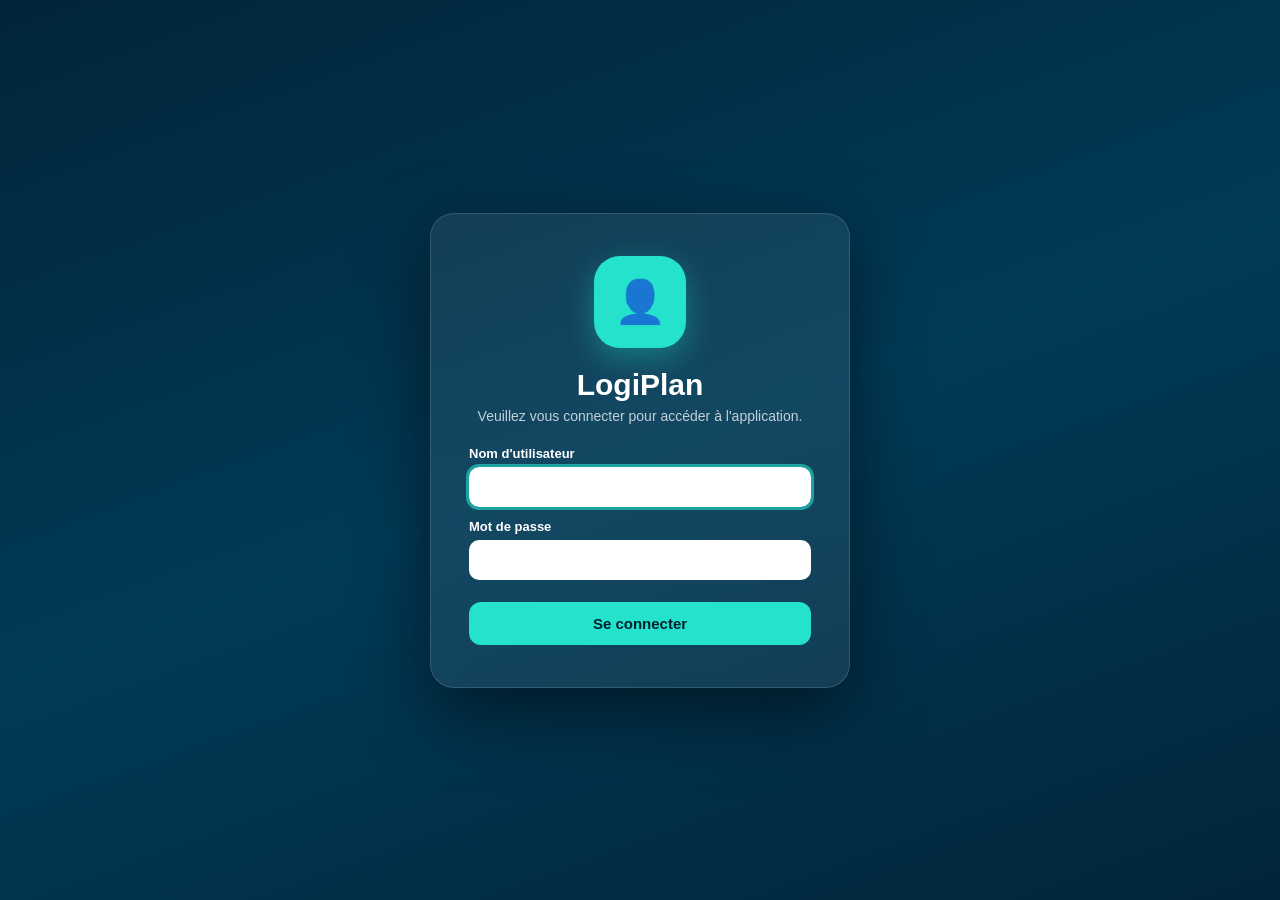
==== static/login.html @ 176f76c4 "Rename login to login.html" ====
<!DOCTYPE html>
<html lang="fr">
<head>
<meta charset="utf-8">
<meta name="viewport" content="width=device-width, initial-scale=1">
<title>LogiPlan — Connexion</title>
<link rel="icon" href="data:image/svg+xml,%3Csvg xmlns='http://www.w3.org/2000/svg' viewBox='0 0 64 64'%3E%3Crect width='64' height='64' rx='14' fill='%23003D5B'/%3E%3Crect x='12' y='32' width='9' height='20' rx='2' fill='%2325E2CC'/%3E%3Crect x='27' y='20' width='9' height='32' rx='2' fill='%23ffffff'/%3E%3Crect x='42' y='12' width='9' height='40' rx='2' fill='%2325E2CC'/%3E%3C/svg%3E">
<style>
*{box-sizing:border-box;margin:0;padding:0}
body{min-height:100vh;display:flex;align-items:center;justify-content:center;
  background:linear-gradient(160deg,#01253a 0%,#013a57 50%,#01253a 100%);
  font-family:'Segoe UI',Roboto,Arial,sans-serif;padding:20px;overflow:auto}
.card{background:rgba(255,255,255,.07);border:1px solid rgba(255,255,255,.14);
  backdrop-filter:blur(12px);-webkit-backdrop-filter:blur(12px);
  border-radius:24px;padding:42px 38px;width:min(420px,94vw);
  box-shadow:0 24px 70px rgba(0,0,0,.5);text-align:center}
.ico{width:92px;height:92px;margin:0 auto 20px;background:#25E2CC;border-radius:26px;
  display:flex;align-items:center;justify-content:center;font-size:42px;
  box-shadow:0 10px 30px rgba(37,226,204,.35)}
h1{color:#fff;font-size:30px;margin-bottom:6px}
.sub{color:rgba(255,255,255,.75);font-size:14px;margin-bottom:22px}
label{display:block;text-align:left;color:#fff;font-weight:700;font-size:13px;margin:12px 0 6px}
input{width:100%;padding:12px 14px;border:none;border-radius:10px;font-size:14px;
  background:#fff;color:#223}
input:focus{outline:3px solid rgba(37,226,204,.6)}
button{width:100%;margin-top:22px;background:#25E2CC;color:#002032;font-size:15px;
  padding:13px;border:none;border-radius:12px;font-weight:800;cursor:pointer;transition:.2s}
button:hover:not(:disabled){filter:brightness(1.08);transform:translateY(-2px);
  box-shadow:0 10px 22px rgba(37,226,204,.4)}
button:disabled{opacity:.6;cursor:wait}
.msg{background:#ffe3e3;color:#a11;padding:9px 12px;border-radius:9px;font-size:12.5px;
  margin-top:12px;text-align:left}
</style>
</head>
<body>
  <div class="card">
    <div class="ico">👤</div>
    <h1>LogiPlan</h1>
    <p class="sub">Veuillez vous connecter pour accéder à l'application.</p>
    <label for="u">Nom d'utilisateur</label>
    <input id="u" autocomplete="username" autofocus>
    <label for="p">Mot de passe</label>
    <input id="p" type="password" autocomplete="current-password">
    <button id="btn">Se connecter</button>
    <div id="err"></div>
  </div>
<script>
const $ = s => document.querySelector(s);
const esc = v => String(v ?? '').replace(/[&<>"]/g, c => ({'&':'&amp;','<':'&lt;','>':'&gt;','"':'&quot;'}[c]));
async function doLogin(){
  const err = $('#err'); err.innerHTML = '';
  const u = $('#u').value.trim(), p = $('#p').value;
  if (!u || !p){ err.innerHTML = '<div class="msg">Renseignez le nom d\'utilisateur et le mot de passe.</div>'; return; }
  const btn = $('#btn'); btn.disabled = true; btn.textContent = 'Connexion…';
  try {
    const r = await fetch('/api/login', {method:'POST', headers:{'Content-Type':'application/json'},
      body: JSON.stringify({username: u, password: p})});
    const d = await r.json().catch(() => ({}));
    if (!r.ok){
      err.innerHTML = `<div class="msg">❌ ${esc(d.error || 'Identifiants incorrects')}</div>`;
      btn.disabled = false; btn.textContent = 'Se connecter';
      return;
    }
    window.location.href = '/';   // la session est ouverte → le serveur livre l'application
  } catch(e){
    err.innerHTML = '<div class="msg">❌ Connexion au serveur impossible.</div>';
    btn.disabled = false; btn.textContent = 'Se connecter';
  }
}
 $('#btn').addEventListener('click', doLogin);
 $('#u').addEventListener('keydown', e => { if (e.key === 'Enter') $('#p').focus(); });
 $('#p').addEventListener('keydown', e => { if (e.key === 'Enter') doLogin(); });
</script>
</body>
</html>
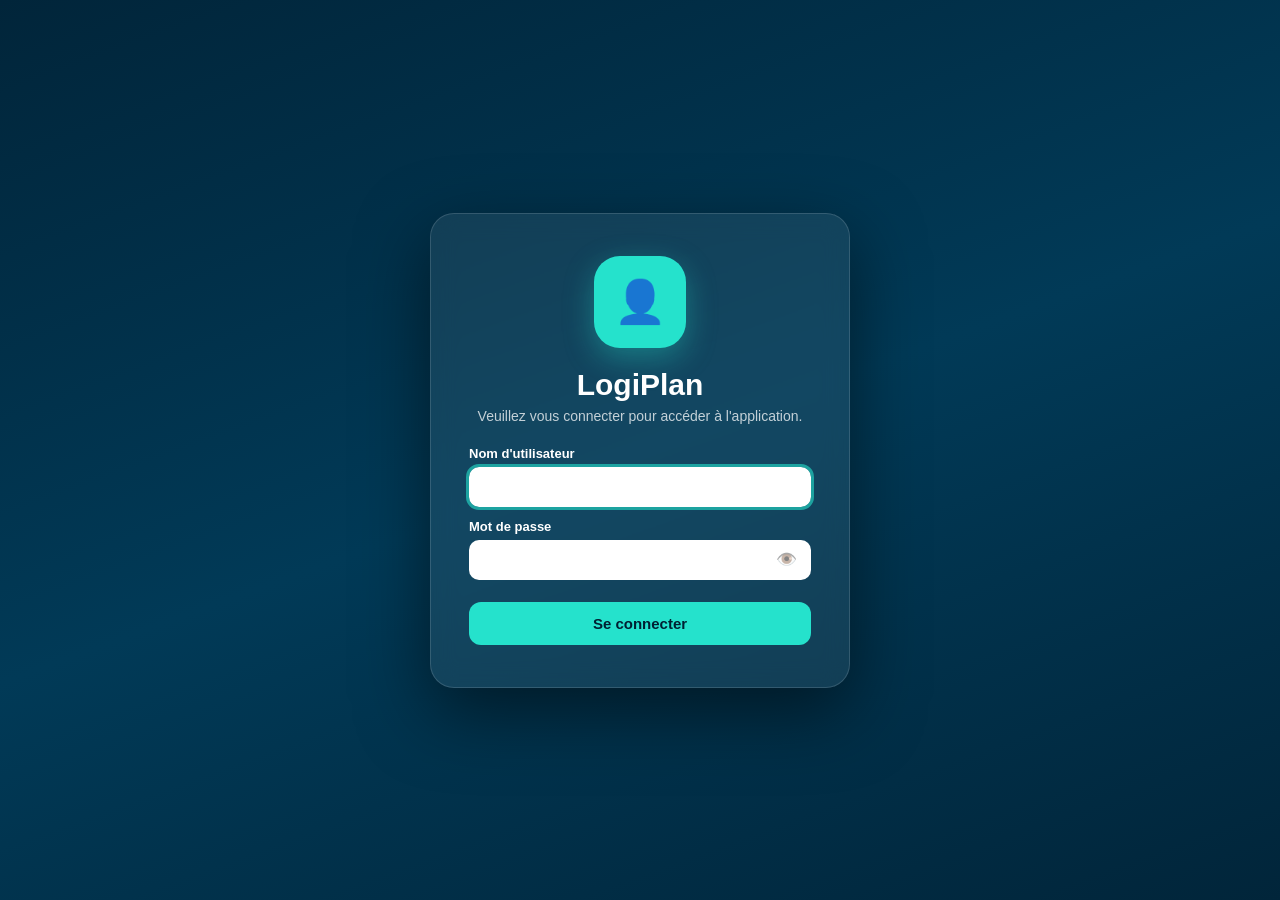
==== commit a478eb05: "Update login.html" ====
--- a/static/login.html
+++ b/static/login.html
@@ -23,11 +23,16 @@
 input{width:100%;padding:12px 14px;border:none;border-radius:10px;font-size:14px;
   background:#fff;color:#223}
 input:focus{outline:3px solid rgba(37,226,204,.6)}
-button{width:100%;margin-top:22px;background:#25E2CC;color:#002032;font-size:15px;
+.pwd-wrap{position:relative}
+.pwd-wrap input{padding-right:48px}
+.eye{position:absolute;right:8px;top:50%;transform:translateY(-50%);width:34px;height:34px;
+  background:transparent;border:none;cursor:pointer;font-size:17px;opacity:.55;line-height:1;padding:0}
+.eye:hover{opacity:1}
+button.login-btn{width:100%;margin-top:22px;background:#25E2CC;color:#002032;font-size:15px;
   padding:13px;border:none;border-radius:12px;font-weight:800;cursor:pointer;transition:.2s}
-button:hover:not(:disabled){filter:brightness(1.08);transform:translateY(-2px);
+button.login-btn:hover:not(:disabled){filter:brightness(1.08);transform:translateY(-2px);
   box-shadow:0 10px 22px rgba(37,226,204,.4)}
-button:disabled{opacity:.6;cursor:wait}
+button.login-btn:disabled{opacity:.6;cursor:wait;transform:none;box-shadow:none}
 .msg{background:#ffe3e3;color:#a11;padding:9px 12px;border-radius:9px;font-size:12.5px;
   margin-top:12px;text-align:left}
 </style>
@@ -40,13 +45,23 @@
     <label for="u">Nom d'utilisateur</label>
     <input id="u" autocomplete="username" autofocus>
     <label for="p">Mot de passe</label>
-    <input id="p" type="password" autocomplete="current-password">
-    <button id="btn">Se connecter</button>
+    <div class="pwd-wrap">
+      <input id="p" type="password" autocomplete="current-password">
+      <button type="button" class="eye" id="eye" title="Afficher / masquer le mot de passe">👁️</button>
+    </div>
+    <button class="login-btn" id="btn">Se connecter</button>
     <div id="err"></div>
   </div>
 <script>
 const $ = s => document.querySelector(s);
 const esc = v => String(v ?? '').replace(/[&<>"]/g, c => ({'&':'&amp;','<':'&lt;','>':'&gt;','"':'&quot;'}[c]));
+ $('#eye').addEventListener('click', () => {
+  const p = $('#p');
+  const show = p.type === 'password';
+  p.type = show ? 'text' : 'password';
+  $('#eye').textContent = show ? '🙈' : '👁️';
+  p.focus();
+});
 async function doLogin(){
   const err = $('#err'); err.innerHTML = '';
   const u = $('#u').value.trim(), p = $('#p').value;
@@ -61,7 +76,7 @@
       btn.disabled = false; btn.textContent = 'Se connecter';
       return;
     }
-    window.location.href = '/';   // la session est ouverte → le serveur livre l'application
+    window.location.href = '/';
   } catch(e){
     err.innerHTML = '<div class="msg">❌ Connexion au serveur impossible.</div>';
     btn.disabled = false; btn.textContent = 'Se connecter';
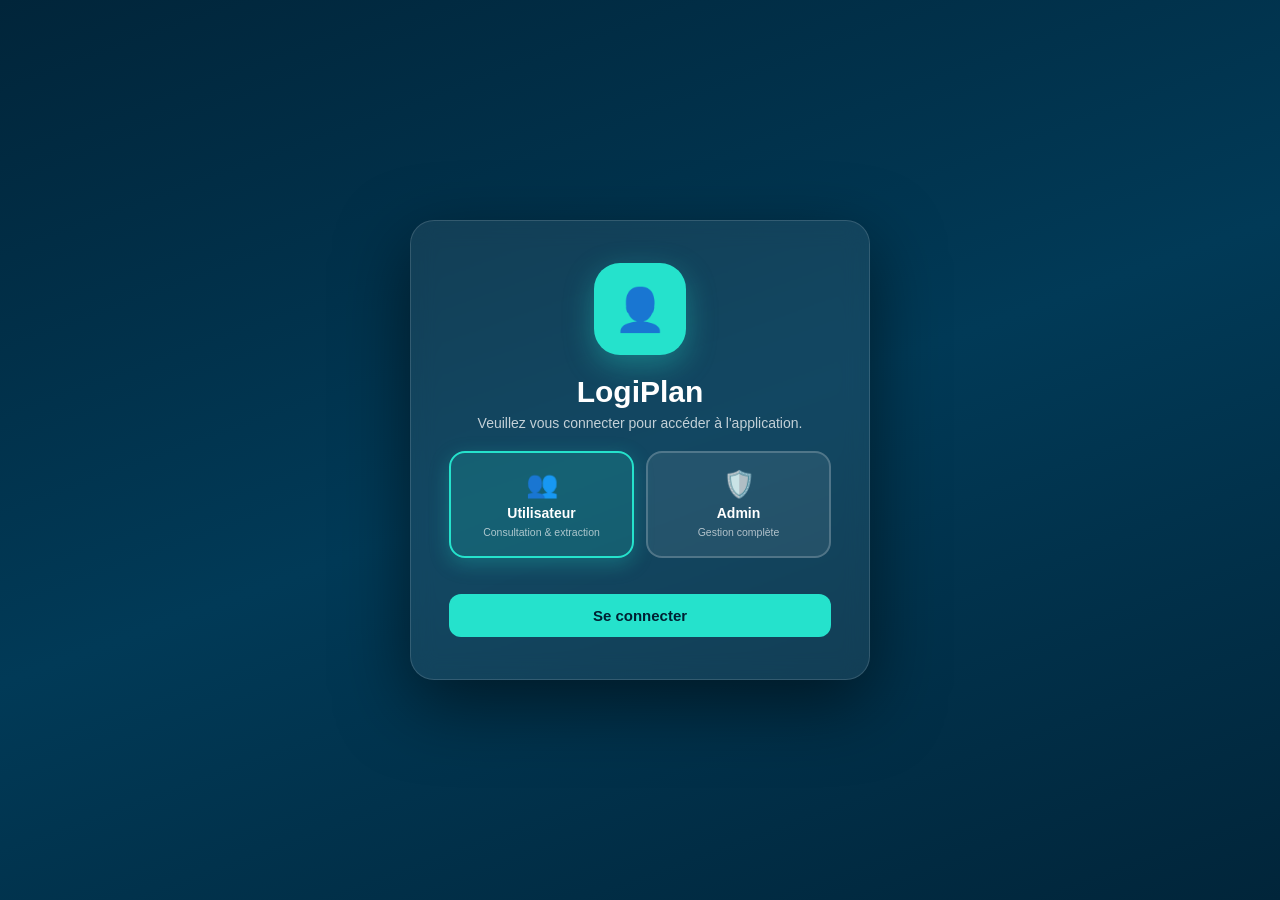
==== commit e6676d4f: "Update login.html" ====
--- a/static/login.html
+++ b/static/login.html
@@ -12,27 +12,36 @@
   font-family:'Segoe UI',Roboto,Arial,sans-serif;padding:20px;overflow:auto}
 .card{background:rgba(255,255,255,.07);border:1px solid rgba(255,255,255,.14);
   backdrop-filter:blur(12px);-webkit-backdrop-filter:blur(12px);
-  border-radius:24px;padding:42px 38px;width:min(420px,94vw);
+  border-radius:24px;padding:42px 38px;width:min(460px,94vw);
   box-shadow:0 24px 70px rgba(0,0,0,.5);text-align:center}
 .ico{width:92px;height:92px;margin:0 auto 20px;background:#25E2CC;border-radius:26px;
   display:flex;align-items:center;justify-content:center;font-size:42px;
   box-shadow:0 10px 30px rgba(37,226,204,.35)}
 h1{color:#fff;font-size:30px;margin-bottom:6px}
-.sub{color:rgba(255,255,255,.75);font-size:14px;margin-bottom:22px}
+.sub{color:rgba(255,255,255,.75);font-size:14px;margin-bottom:20px}
+.role-pick{display:flex;gap:12px;margin-bottom:16px}
+.role-btn{flex:1;background:rgba(255,255,255,.08);border:2px solid rgba(255,255,255,.2);
+  border-radius:16px;padding:16px 10px;cursor:pointer;color:#fff;display:flex;flex-direction:column;
+  align-items:center;gap:5px;transition:.2s;font-family:inherit}
+.role-btn span{font-size:26px}
+.role-btn b{font-size:14px}
+.role-btn small{font-size:10.5px;color:rgba(255,255,255,.65);line-height:1.3}
+.role-btn:hover{border-color:#25E2CC}
+.role-btn.selected{border-color:#25E2CC;background:rgba(37,226,204,.16);box-shadow:0 6px 20px rgba(37,226,204,.25)}
+.hidden{display:none}
 label{display:block;text-align:left;color:#fff;font-weight:700;font-size:13px;margin:12px 0 6px}
-input{width:100%;padding:12px 14px;border:none;border-radius:10px;font-size:14px;
-  background:#fff;color:#223}
+input{width:100%;padding:12px 14px;border:none;border-radius:10px;font-size:14px;background:#fff;color:#223}
 input:focus{outline:3px solid rgba(37,226,204,.6)}
 .pwd-wrap{position:relative}
 .pwd-wrap input{padding-right:48px}
 .eye{position:absolute;right:8px;top:50%;transform:translateY(-50%);width:34px;height:34px;
   background:transparent;border:none;cursor:pointer;font-size:17px;opacity:.55;line-height:1;padding:0}
 .eye:hover{opacity:1}
-button.login-btn{width:100%;margin-top:22px;background:#25E2CC;color:#002032;font-size:15px;
+button.login-btn{width:100%;margin-top:20px;background:#25E2CC;color:#002032;font-size:15px;
   padding:13px;border:none;border-radius:12px;font-weight:800;cursor:pointer;transition:.2s}
 button.login-btn:hover:not(:disabled){filter:brightness(1.08);transform:translateY(-2px);
   box-shadow:0 10px 22px rgba(37,226,204,.4)}
-button.login-btn:disabled{opacity:.6;cursor:wait;transform:none;box-shadow:none}
+button.login-btn:disabled{opacity:.6;cursor:wait}
 .msg{background:#ffe3e3;color:#a11;padding:9px 12px;border-radius:9px;font-size:12.5px;
   margin-top:12px;text-align:left}
 </style>
@@ -42,12 +51,20 @@
     <div class="ico">👤</div>
     <h1>LogiPlan</h1>
     <p class="sub">Veuillez vous connecter pour accéder à l'application.</p>
-    <label for="u">Nom d'utilisateur</label>
-    <input id="u" autocomplete="username" autofocus>
-    <label for="p">Mot de passe</label>
-    <div class="pwd-wrap">
-      <input id="p" type="password" autocomplete="current-password">
-      <button type="button" class="eye" id="eye" title="Afficher / masquer le mot de passe">👁️</button>
+    <div class="role-pick">
+      <button type="button" class="role-btn selected" data-role="viewer">
+        <span>👥</span><b>Utilisateur</b><small>Consultation &amp; extraction</small>
+      </button>
+      <button type="button" class="role-btn" data-role="admin">
+        <span>🛡️</span><b>Admin</b><small>Gestion complète</small>
+      </button>
+    </div>
+    <div id="pwd-zone" class="hidden">
+      <label for="p">Mot de passe administrateur</label>
+      <div class="pwd-wrap">
+        <input id="p" type="password" autocomplete="current-password">
+        <button type="button" class="eye" id="eye" title="Afficher / masquer le mot de passe">👁️</button>
+      </div>
     </div>
     <button class="login-btn" id="btn">Se connecter</button>
     <div id="err"></div>
@@ -55,6 +72,17 @@
 <script>
 const $ = s => document.querySelector(s);
 const esc = v => String(v ?? '').replace(/[&<>"]/g, c => ({'&':'&amp;','<':'&lt;','>':'&gt;','"':'&quot;'}[c]));
+let role = 'viewer';   // Utilisateur sélectionné par défaut
+
+document.querySelectorAll('.role-btn').forEach(b => b.addEventListener('click', () => {
+  document.querySelectorAll('.role-btn').forEach(x => x.classList.remove('selected'));
+  b.classList.add('selected');
+  role = b.dataset.role;
+  // Le mot de passe n'est demandé QUE pour Admin
+  $('#pwd-zone').classList.toggle('hidden', role !== 'admin');
+  if (role === 'admin') setTimeout(() => $('#p').focus(), 60);
+}));
+
  $('#eye').addEventListener('click', () => {
   const p = $('#p');
   const show = p.type === 'password';
@@ -62,28 +90,48 @@
   $('#eye').textContent = show ? '🙈' : '👁️';
   p.focus();
 });
+
 async function doLogin(){
   const err = $('#err'); err.innerHTML = '';
-  const u = $('#u').value.trim(), p = $('#p').value;
-  if (!u || !p){ err.innerHTML = '<div class="msg">Renseignez le nom d\'utilisateur et le mot de passe.</div>'; return; }
-  const btn = $('#btn'); btn.disabled = true; btn.textContent = 'Connexion…';
-  try {
-    const r = await fetch('/api/login', {method:'POST', headers:{'Content-Type':'application/json'},
-      body: JSON.stringify({username: u, password: p})});
-    const d = await r.json().catch(() => ({}));
-    if (!r.ok){
-      err.innerHTML = `<div class="msg">❌ ${esc(d.error || 'Identifiants incorrects')}</div>`;
+  const btn = $('#btn');
+  if (role === 'admin'){
+    const p = $('#p').value;
+    if (!p){ err.innerHTML = '<div class="msg">Saisissez le mot de passe administrateur.</div>'; return; }
+    btn.disabled = true; btn.textContent = 'Connexion…';
+    try {
+      const r = await fetch('/api/login', {method:'POST', headers:{'Content-Type':'application/json'},
+        body: JSON.stringify({role: 'admin', password: p})});
+      const d = await r.json().catch(() => ({}));
+      if (!r.ok){
+        err.innerHTML = `<div class="msg">❌ ${esc(d.error || 'Mot de passe incorrect')}</div>`;
+        btn.disabled = false; btn.textContent = 'Se connecter';
+        return;
+      }
+      window.location.href = '/';
+    } catch(e){
+      err.innerHTML = '<div class="msg">❌ Connexion au serveur impossible.</div>';
       btn.disabled = false; btn.textContent = 'Se connecter';
-      return;
     }
-    window.location.href = '/';
-  } catch(e){
-    err.innerHTML = '<div class="msg">❌ Connexion au serveur impossible.</div>';
-    btn.disabled = false; btn.textContent = 'Se connecter';
+  } else {
+    // Utilisateur : connexion directe sans mot de passe
+    btn.disabled = true; btn.textContent = 'Connexion…';
+    try {
+      const r = await fetch('/api/login', {method:'POST', headers:{'Content-Type':'application/json'},
+        body: JSON.stringify({role: 'viewer', direct: true})});
+      const d = await r.json().catch(() => ({}));
+      if (!r.ok){
+        err.innerHTML = `<div class="msg">❌ ${esc(d.error || 'Connexion impossible')}</div>`;
+        btn.disabled = false; btn.textContent = 'Se connecter';
+        return;
+      }
+      window.location.href = '/';
+    } catch(e){
+      err.innerHTML = '<div class="msg">❌ Connexion au serveur impossible.</div>';
+      btn.disabled = false; btn.textContent = 'Se connecter';
+    }
   }
 }
  $('#btn').addEventListener('click', doLogin);
- $('#u').addEventListener('keydown', e => { if (e.key === 'Enter') $('#p').focus(); });
  $('#p').addEventListener('keydown', e => { if (e.key === 'Enter') doLogin(); });
 </script>
 </body>
